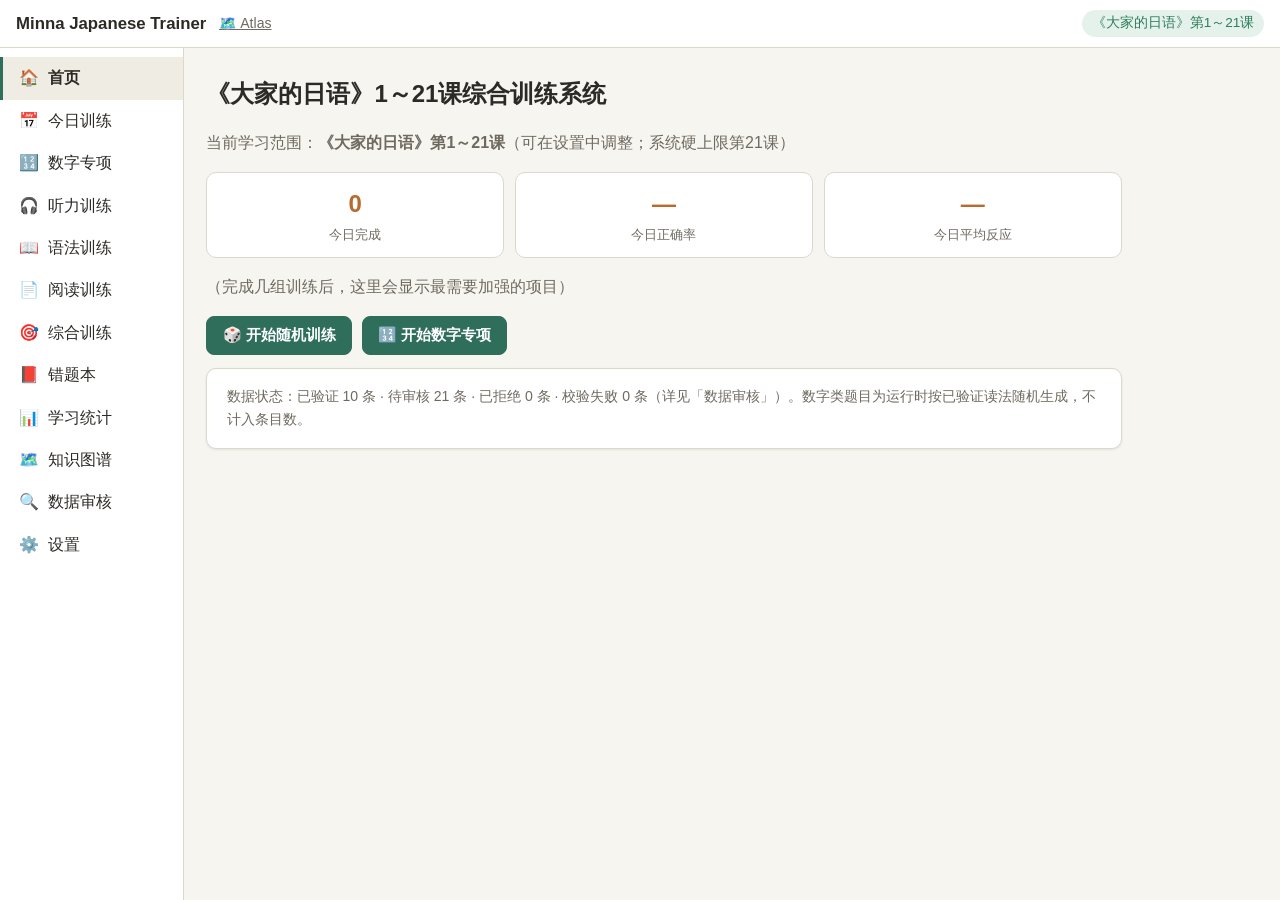
==== trainer.html @ 27bbb981 "Add Minna Japanese Trainer: L1-21 comprehensive training system New app (trainer.html + src/ + data/" ====
<!DOCTYPE html>
<html lang="zh-CN">
<head>
<meta charset="UTF-8">
<meta name="viewport" content="width=device-width, initial-scale=1.0">
<title>Minna Japanese Trainer — 《大家的日语》1～21课综合训练系统</title>
<link rel="stylesheet" href="src/styles/main.css">
<link rel="stylesheet" href="src/styles/responsive.css">
</head>
<body>
<header class="app-header">
  <span class="app-title">Minna Japanese Trainer</span>
  <a href="index.html" class="small dim" title="打开知识图谱应用">🗺️ Atlas</a>
  <span class="scope-badge" id="mjt-scope-badge">《大家的日语》第1～21课</span>
</header>
<div class="app-body">
  <nav id="mjt-nav"></nav>
  <main id="mjt-main"></main>
</div>

<!-- 数据层（与显示层分离；pending 数据单独存放于 data/pending/） -->
<script src="data/meta.js"></script>
<script src="data/readings.js"></script>
<script src="data/counters.js"></script>
<script src="data/knowledge-map.js"></script>
<script src="data/pending/grammar-pending.js"></script>
<script src="data/pending/listening-pending.js"></script>
<script src="data/pending/reading-pending.js"></script>

<!-- 工具层 -->
<script src="src/utils/storage.js"></script>
<script src="src/utils/random.js"></script>
<script src="src/utils/speech.js"></script>

<!-- 核心引擎 -->
<script src="src/core/scope.js"></script>
<script src="src/core/validator.js"></script>
<script src="src/core/errorbook.js"></script>
<script src="src/core/stats.js"></script>
<script src="src/core/adaptive.js"></script>
<script src="src/core/session.js"></script>

<!-- 训练模块 -->
<script src="src/modules/numbers.js"></script>
<script src="src/modules/grammar.js"></script>
<script src="src/modules/listening.js"></script>
<script src="src/modules/reading.js"></script>
<script src="src/modules/mixed.js"></script>

<!-- 应用外壳 -->
<script src="src/app.js"></script>
</body>
</html>
---- src/styles/main.css ----
/* Minna Japanese Trainer — 主样式（浅色/深色双主题，少动画，适合长时间学习） */
:root {
  --bg: #f7f5f0;
  --bg-panel: #ffffff;
  --text: #2c2a26;
  --text-dim: #6f6a60;
  --border: #ddd8cc;
  --primary: #2e6e5b;
  --primary-text: #ffffff;
  --accent: #b96a2c;
  --ok: #2e7d5b;
  --ok-bg: #e5f2ec;
  --bad: #b83b2e;
  --bad-bg: #f9e8e5;
  --warn: #9a7014;
  --warn-bg: #f7efd9;
  --chip-bg: #efece3;
  --shadow: 0 1px 3px rgba(0,0,0,.08);
  --fs-base: 16px;
  --fs-jp: 1.35rem;
  --fs-jp-large: 1.7rem;
}
:root[data-theme="dark"] {
  --bg: #1d1f22;
  --bg-panel: #26292e;
  --text: #e8e5df;
  --text-dim: #a09a8e;
  --border: #3a3e45;
  --primary: #4a9c82;
  --primary-text: #10231d;
  --accent: #d98d4a;
  --ok: #58b48e;
  --ok-bg: #223730;
  --bad: #e0705f;
  --bad-bg: #3c2723;
  --warn: #d4b45a;
  --warn-bg: #38321f;
  --chip-bg: #32363c;
  --shadow: 0 1px 3px rgba(0,0,0,.4);
}
:root[data-fontsize="large"] { --fs-base: 18px; --fs-jp: 1.5rem; --fs-jp-large: 1.95rem; }
:root[data-fontsize="xlarge"] { --fs-base: 20px; --fs-jp: 1.7rem; --fs-jp-large: 2.2rem; }

* { box-sizing: border-box; }
html { font-size: var(--fs-base); }
body {
  margin: 0;
  background: var(--bg);
  color: var(--text);
  font-family: "Hiragino Sans", "Hiragino Kaku Gothic ProN", "Noto Sans JP", "Noto Sans SC",
    "PingFang SC", "Microsoft YaHei", "Yu Gothic", sans-serif;
  line-height: 1.65;
}
a { color: var(--primary); }
h2 { margin: .3em 0 .5em; }
h3 { margin: 1.2em 0 .5em; }

/* 布局：顶栏 + 侧导航 + 主区 */
.app-header {
  display: flex; align-items: center; gap: .8rem;
  padding: .6rem 1rem;
  background: var(--bg-panel);
  border-bottom: 1px solid var(--border);
  position: sticky; top: 0; z-index: 10;
}
.app-title { font-weight: 700; font-size: 1.05rem; }
.scope-badge {
  margin-left: auto;
  background: var(--ok-bg); color: var(--ok);
  padding: .15rem .6rem; border-radius: 999px;
  font-size: .85rem; white-space: nowrap;
}
.app-body { display: flex; min-height: calc(100vh - 3rem); }
#mjt-nav {
  width: 11.5rem; flex-shrink: 0;
  background: var(--bg-panel);
  border-right: 1px solid var(--border);
  padding: .6rem 0;
  display: flex; flex-direction: column;
}
.nav-item {
  display: flex; align-items: center; gap: .55rem;
  padding: .5rem 1rem;
  color: var(--text); text-decoration: none;
  border-left: 3px solid transparent;
}
.nav-item.active { border-left-color: var(--primary); background: var(--chip-bg); font-weight: 600; }
.nav-item:hover { background: var(--chip-bg); }
#mjt-main { flex: 1; padding: 1.2rem 1.4rem 4rem; max-width: 60rem; }

/* 组件 */
.panel {
  background: var(--bg-panel);
  border: 1px solid var(--border);
  border-radius: 10px;
  padding: 1rem 1.2rem;
  margin: .8rem 0;
  box-shadow: var(--shadow);
}
.warn-panel { border-color: var(--warn); background: var(--warn-bg); }
.btn {
  display: inline-flex; align-items: center; gap: .35rem;
  padding: .5rem .95rem;
  border: 1px solid var(--border);
  border-radius: 8px;
  background: var(--bg-panel);
  color: var(--text);
  font-size: .95rem;
  cursor: pointer;
}
.btn:hover { border-color: var(--primary); }
.btn-primary { background: var(--primary); color: var(--primary-text); border-color: var(--primary); font-weight: 600; }
.btn-danger { color: var(--bad); border-color: var(--bad); }
.btn-small { padding: .25rem .6rem; font-size: .85rem; }
.btn-row { display: flex; flex-wrap: wrap; gap: .6rem; margin: .8rem 0; }
.btn[disabled] { opacity: .75; cursor: default; }

.chip-row { display: flex; flex-wrap: wrap; gap: .45rem; }
.chip {
  padding: .3rem .8rem;
  border-radius: 999px;
  border: 1px solid var(--border);
  background: var(--chip-bg);
  color: var(--text);
  font-size: .9rem;
  cursor: pointer;
}
.chip.active { background: var(--primary); color: var(--primary-text); border-color: var(--primary); }

.badge {
  display: inline-block;
  padding: .1rem .55rem;
  border-radius: 999px;
  font-size: .78rem;
  background: var(--chip-bg);
  color: var(--text-dim);
}
.badge-origin { background: var(--ok-bg); color: var(--ok); }
.badge-pending, .badge-error { background: var(--warn-bg); color: var(--warn); }
.badge-ok { background: var(--ok-bg); color: var(--ok); }
.badge-bad { background: var(--bad-bg); color: var(--bad); }
.badge-km { background: var(--chip-bg); color: var(--text-dim); }
.badge-scope { background: var(--chip-bg); }

.form-row { display: flex; align-items: center; gap: 1rem; margin: .7rem 0; flex-wrap: wrap; }
.form-row > label { min-width: 10.5rem; font-weight: 600; font-size: .92rem; }

/* 训练会话 */
.session-head { display: flex; flex-wrap: wrap; gap: .5rem; align-items: center; margin-bottom: .8rem; }
.progress-pill {
  background: var(--primary); color: var(--primary-text);
  border-radius: 999px; padding: .12rem .7rem; font-weight: 700; font-size: .9rem;
}
.audio-player { display: flex; flex-wrap: wrap; gap: .45rem; margin: .6rem 0; }
.btn-audio.active { background: var(--accent); color: #fff; border-color: var(--accent); }
.tts-note { font-size: .8rem; color: var(--text-dim); margin: .2rem 0 .6rem; }
.tts-note.warn { color: var(--bad); }

.question-card {
  background: var(--bg-panel);
  border: 1px solid var(--border);
  border-radius: 12px;
  padding: 1.1rem 1.3rem;
  box-shadow: var(--shadow);
}
.jp-text { font-size: var(--fs-jp); }
.jp-large { font-size: var(--fs-jp-large); font-weight: 600; margin: .3em 0; }
.question-text { font-weight: 600; margin: .2em 0 .6em; }
.kana-line { color: var(--text-dim); font-size: 1.05rem; margin: .15em 0; }
.zh-line { color: var(--text-dim); margin: .5em 0; }
.passage-block {
  background: var(--bg);
  border: 1px solid var(--border);
  border-radius: 8px;
  padding: .8rem 1rem;
  margin-bottom: .9rem;
}
.passage-text { line-height: 1.9; }

.options { display: grid; grid-template-columns: repeat(auto-fit, minmax(11rem, 1fr)); gap: .6rem; margin-top: .6rem; }
.option-btn { justify-content: flex-start; padding: .7rem .9rem; font-size: 1.05rem; }
.option-btn .opt-key {
  background: var(--chip-bg); border-radius: 6px;
  min-width: 1.5rem; text-align: center; font-size: .85rem; color: var(--text-dim);
}
.option-btn.correct { background: var(--ok-bg); border-color: var(--ok); }
.option-btn.wrong { background: var(--bad-bg); border-color: var(--bad); }
.input-row { display: flex; gap: .6rem; margin-top: .6rem; }
.answer-input {
  flex: 1; max-width: 16rem;
  padding: .55rem .8rem; font-size: 1.15rem;
  border: 1px solid var(--border); border-radius: 8px;
  background: var(--bg); color: var(--text);
}

.result-panel {
  margin-top: 1rem;
  border-radius: 12px;
  padding: 1rem 1.2rem;
  border: 1px solid var(--border);
  background: var(--bg-panel);
}
.result-correct { border-color: var(--ok); }
.result-wrong { border-color: var(--bad); }
.result-head { display: flex; flex-wrap: wrap; align-items: center; gap: .7rem; margin-bottom: .5rem; }
.result-correct .result-head strong { color: var(--ok); }
.result-wrong .result-head strong { color: var(--bad); }
.rt-badge { font-size: .9rem; color: var(--text-dim); }
.rt-badge b { color: var(--accent); font-size: 1.05rem; }
.correct-text { color: var(--ok); font-weight: 700; }
.wrong-text { color: var(--bad); font-weight: 700; }
.script-block { background: var(--bg); border-radius: 8px; padding: .6rem .9rem; margin: .6rem 0; }
.script-label { font-size: .78rem; letter-spacing: .1em; color: var(--text-dim); text-transform: uppercase; margin: 0 0 .3em; }
.explanation { margin-top: .7rem; border-top: 1px dashed var(--border); padding-top: .6rem; }
.wrong-reason { color: var(--text-dim); font-size: .92rem; margin: .25em 0; }
.km-line { margin-top: .5em; }
.btn-next { margin-top: .8rem; }

/* 统计 */
.stat-grid { display: grid; grid-template-columns: repeat(auto-fit, minmax(7.5rem, 1fr)); gap: .7rem; margin: 1rem 0; }
.stat {
  background: var(--bg-panel); border: 1px solid var(--border);
  border-radius: 10px; padding: .7rem; text-align: center;
}
.stat-value { font-size: 1.5rem; font-weight: 700; color: var(--accent); }
.stat-value.ok { color: var(--ok); } .stat-value.warn { color: var(--warn); } .stat-value.bad { color: var(--bad); }
.stat-label { font-size: .82rem; color: var(--text-dim); }

.table-wrap { overflow-x: auto; }
.data-table { border-collapse: collapse; width: 100%; font-size: .92rem; }
.data-table th, .data-table td { border: 1px solid var(--border); padding: .4rem .6rem; text-align: left; }
.data-table th { background: var(--chip-bg); }

/* 审核页 */
.review-item {
  display: flex; gap: 1rem; align-items: flex-start; justify-content: space-between;
  background: var(--bg-panel); border: 1px solid var(--border);
  border-radius: 8px; padding: .7rem 1rem; margin: .5rem 0;
}
.review-item.verified { border-left: 4px solid var(--ok); }
.review-item.rejected { border-left: 4px solid var(--bad); opacity: .65; }
.review-item.pending { border-left: 4px solid var(--warn); }
.review-actions { display: flex; flex-direction: column; gap: .35rem; align-items: flex-end; flex-shrink: 0; }

.dim { color: var(--text-dim); }
.small { font-size: .88rem; }
.plan-block ul, .panel ul { margin: .3em 0; padding-left: 1.3em; }
---- src/styles/responsive.css ----
/* 手机适配：侧导航变为底部横向滚动导航 */
@media (max-width: 760px) {
  .app-body { flex-direction: column; }
  #mjt-nav {
    order: 2;
    position: fixed; bottom: 0; left: 0; right: 0;
    width: 100%;
    flex-direction: row;
    overflow-x: auto;
    border-right: none;
    border-top: 1px solid var(--border);
    padding: 0;
    z-index: 20;
    -webkit-overflow-scrolling: touch;
  }
  .nav-item {
    flex-direction: column; gap: .1rem;
    padding: .4rem .6rem;
    border-left: none; border-top: 3px solid transparent;
    font-size: .72rem; white-space: nowrap;
  }
  .nav-item.active { border-top-color: var(--primary); border-left: none; }
  #mjt-main { padding: .9rem .8rem 6.5rem; }
  .form-row > label { min-width: 100%; }
  .options { grid-template-columns: 1fr; }
  .review-item { flex-direction: column; }
  .review-actions { flex-direction: row; align-items: center; }
  .app-header { flex-wrap: wrap; }
  .scope-badge { font-size: .75rem; }
}
@media (max-width: 420px) {
  html { font-size: 15px; }
  .stat-grid { grid-template-columns: repeat(3, 1fr); }
}
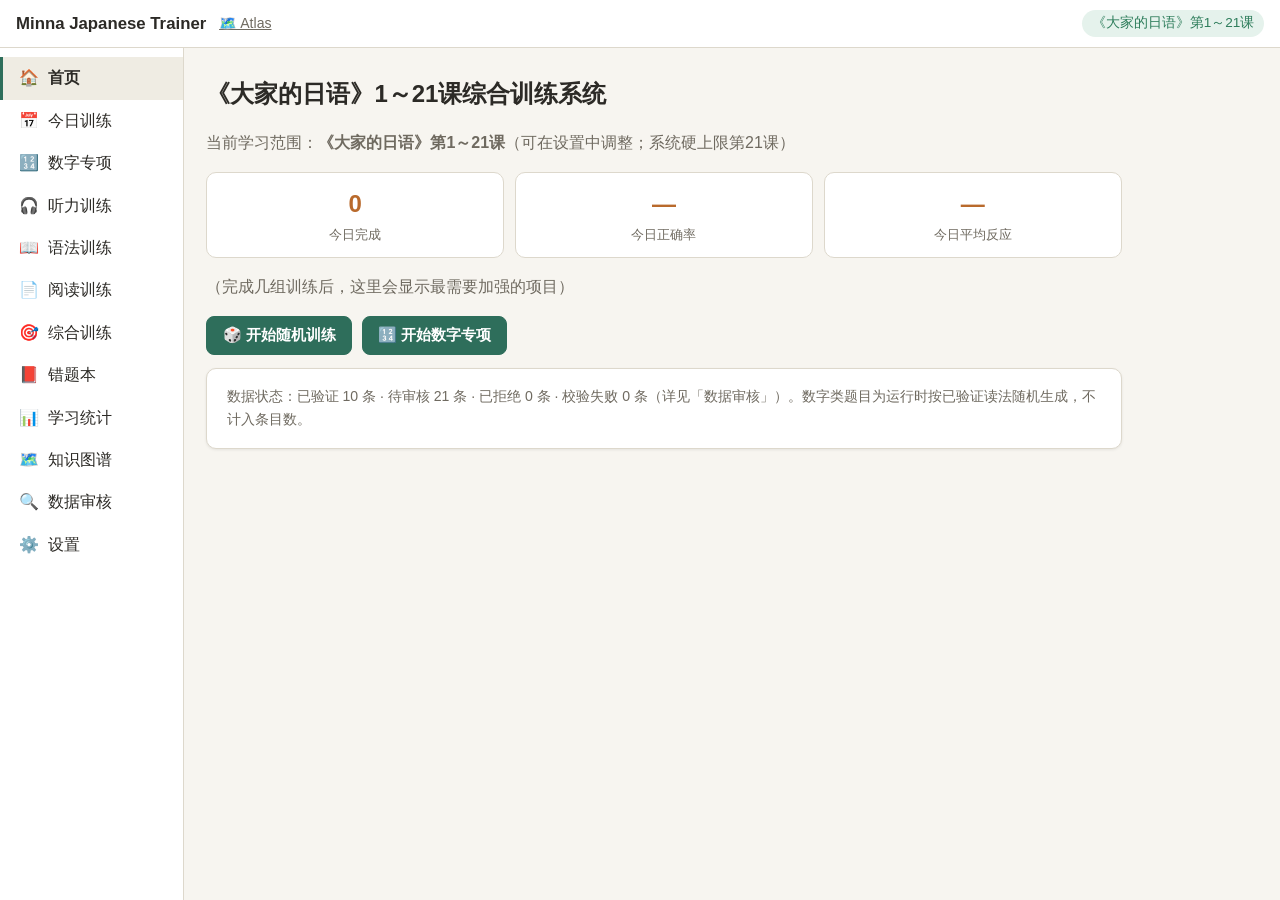
==== commit 32df49af: "Add inline favicon to trainer.html to avoid a 404 on Pages Co-Authored-By: Claude Fable 5 <noreply@a" ====
--- a/trainer.html
+++ b/trainer.html
@@ -4,6 +4,7 @@
 <meta charset="UTF-8">
 <meta name="viewport" content="width=device-width, initial-scale=1.0">
 <title>Minna Japanese Trainer — 《大家的日语》1～21课综合训练系统</title>
+<link rel="icon" href="data:image/svg+xml,%3Csvg xmlns='http://www.w3.org/2000/svg' viewBox='0 0 100 100'%3E%3Ctext y='.9em' font-size='90'%3E%F0%9F%8E%8C%3C/text%3E%3C/svg%3E">
 <link rel="stylesheet" href="src/styles/main.css">
 <link rel="stylesheet" href="src/styles/responsive.css">
 </head>
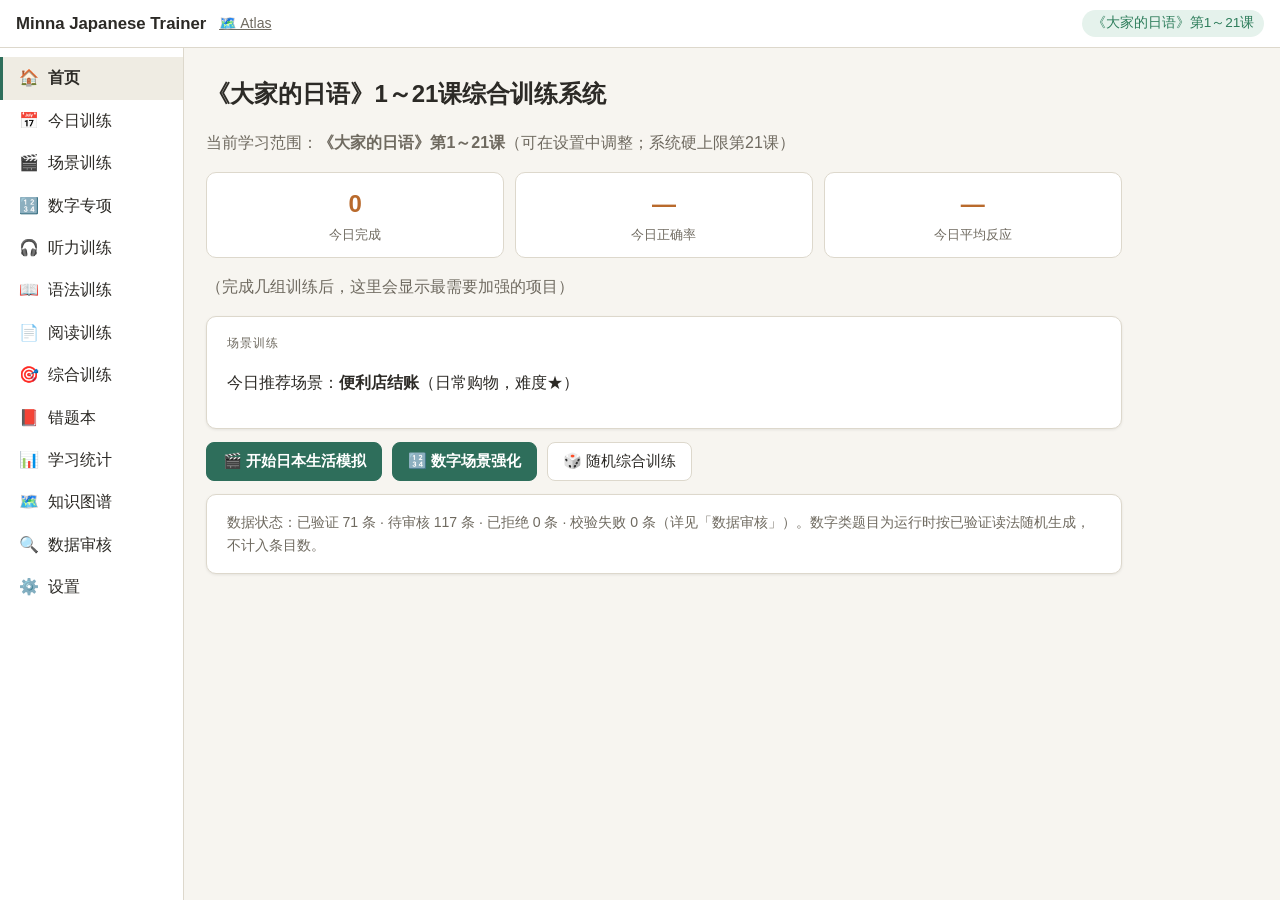
==== commit 51b927be: "Scenario-driven immersive training upgrade (Minna Trainer v2) Repositions the trainer as a scenario-" ====
--- a/trainer.html
+++ b/trainer.html
@@ -24,9 +24,25 @@
 <script src="data/readings.js"></script>
 <script src="data/counters.js"></script>
 <script src="data/knowledge-map.js"></script>
+<script src="data/lesson-scope-review.js"></script>
+<script src="data/numbers/scenario-frames.js"></script>
 <script src="data/pending/grammar-pending.js"></script>
+<script src="data/pending/grammar/lesson-01-05.js"></script>
+<script src="data/pending/grammar/lesson-06-10.js"></script>
+<script src="data/pending/grammar/lesson-11-15.js"></script>
+<script src="data/pending/grammar/lesson-16-21.js"></script>
 <script src="data/pending/listening-pending.js"></script>
+<script src="data/pending/listening/short-dialogues.js"></script>
 <script src="data/pending/reading-pending.js"></script>
+<script src="data/pending/reading/messages.js"></script>
+<script src="data/pending/reading/notices.js"></script>
+<script src="data/pending/reading/schedules.js"></script>
+<script src="data/pending/scenarios/shopping.js"></script>
+<script src="data/pending/scenarios/dining.js"></script>
+<script src="data/pending/scenarios/medical.js"></script>
+<script src="data/pending/scenarios/transport.js"></script>
+<script src="data/pending/scenarios/school.js"></script>
+<script src="data/pending/scenarios/housing.js"></script>
 
 <!-- 工具层 -->
 <script src="src/utils/storage.js"></script>
@@ -39,10 +55,13 @@
 <script src="src/core/errorbook.js"></script>
 <script src="src/core/stats.js"></script>
 <script src="src/core/adaptive.js"></script>
+<script src="src/core/mastery.js"></script>
 <script src="src/core/session.js"></script>
 
 <!-- 训练模块 -->
 <script src="src/modules/numbers.js"></script>
+<script src="src/modules/scenario-numbers.js"></script>
+<script src="src/modules/scenario.js"></script>
 <script src="src/modules/grammar.js"></script>
 <script src="src/modules/listening.js"></script>
 <script src="src/modules/reading.js"></script>
--- a/src/styles/main.css
+++ b/src/styles/main.css
@@ -245,3 +245,25 @@
 .dim { color: var(--text-dim); }
 .small { font-size: .88rem; }
 .plan-block ul, .panel ul { margin: .3em 0; padding-left: 1.3em; }
+
+/* 场景训练 */
+.scenario-grid { display: grid; grid-template-columns: repeat(auto-fill, minmax(15rem, 1fr)); gap: .8rem; margin: .6rem 0 1.2rem; }
+.scenario-card {
+  background: var(--bg-panel); border: 1px solid var(--border);
+  border-radius: 12px; padding: .9rem 1rem;
+  box-shadow: var(--shadow);
+  display: flex; flex-direction: column; gap: .3rem;
+}
+.scenario-card .sc-title { font-weight: 700; font-size: 1.05rem; margin: 0; }
+.scenario-card .btn { margin-top: auto; align-self: flex-start; }
+.scenario-intro h2 { margin-top: 0; }
+.ev-block { margin: .8rem 0; }
+.ev-card {
+  background: var(--bg); border: 1px dashed var(--border);
+  border-radius: 8px; padding: .45rem .8rem; margin: .35rem 0;
+  font-size: .92rem;
+}
+.review-line { border-bottom: 1px dashed var(--border); padding: .45rem 0; }
+.review-line:last-child { border-bottom: none; }
+.review-line.wrong-line { background: var(--bad-bg); border-radius: 8px; padding: .45rem .6rem; }
+details > summary { cursor: pointer; }
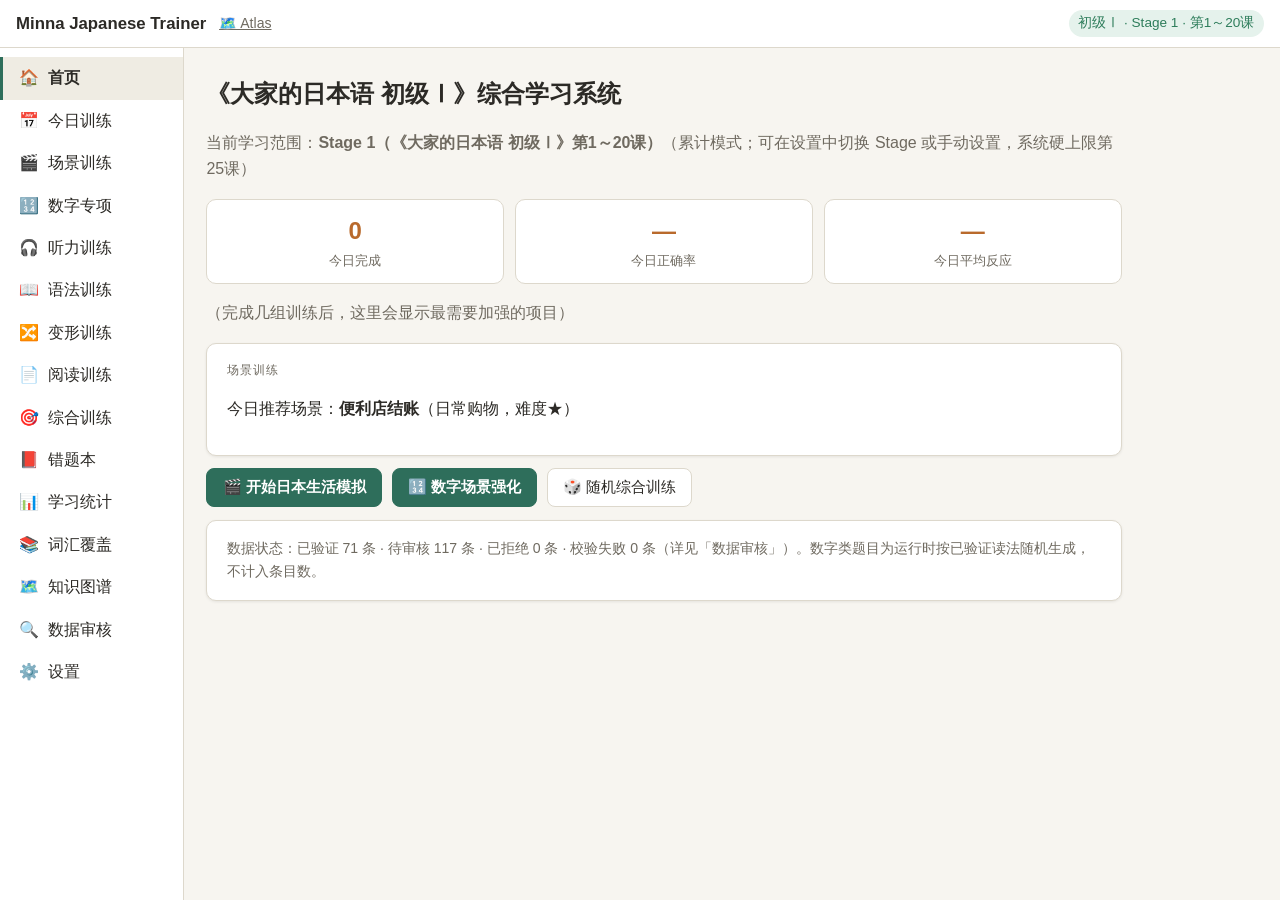
==== commit 95ad618d: "Add Lesson Range/Stage system + Conjugation engine + Coverage scanner Stage A — Lesson Range & Stage" ====
--- a/trainer.html
+++ b/trainer.html
@@ -25,6 +25,8 @@
 <script src="data/counters.js"></script>
 <script src="data/knowledge-map.js"></script>
 <script src="data/lesson-scope-review.js"></script>
+<script src="data/textbooks/minna/beginner1.js"></script>
+<script src="data/textbooks/minna/lesson-page-index.js"></script>
 <script src="data/numbers/scenario-frames.js"></script>
 <script src="data/pending/grammar-pending.js"></script>
 <script src="data/pending/grammar/lesson-01-05.js"></script>
@@ -49,6 +51,9 @@
 <script src="src/utils/random.js"></script>
 <script src="src/utils/speech.js"></script>
 
+<!-- 教材·变形词库 -->
+<script src="data/conjugation/lexicon.js"></script>
+
 <!-- 核心引擎 -->
 <script src="src/core/scope.js"></script>
 <script src="src/core/validator.js"></script>
@@ -56,6 +61,7 @@
 <script src="src/core/stats.js"></script>
 <script src="src/core/adaptive.js"></script>
 <script src="src/core/mastery.js"></script>
+<script src="src/core/coverage.js"></script>
 <script src="src/core/session.js"></script>
 
 <!-- 训练模块 -->
@@ -63,6 +69,8 @@
 <script src="src/modules/scenario-numbers.js"></script>
 <script src="src/modules/scenario.js"></script>
 <script src="src/modules/grammar.js"></script>
+<script src="src/modules/conjugation.js"></script>
+<script src="src/modules/conjugation-drills.js"></script>
 <script src="src/modules/listening.js"></script>
 <script src="src/modules/reading.js"></script>
 <script src="src/modules/mixed.js"></script>
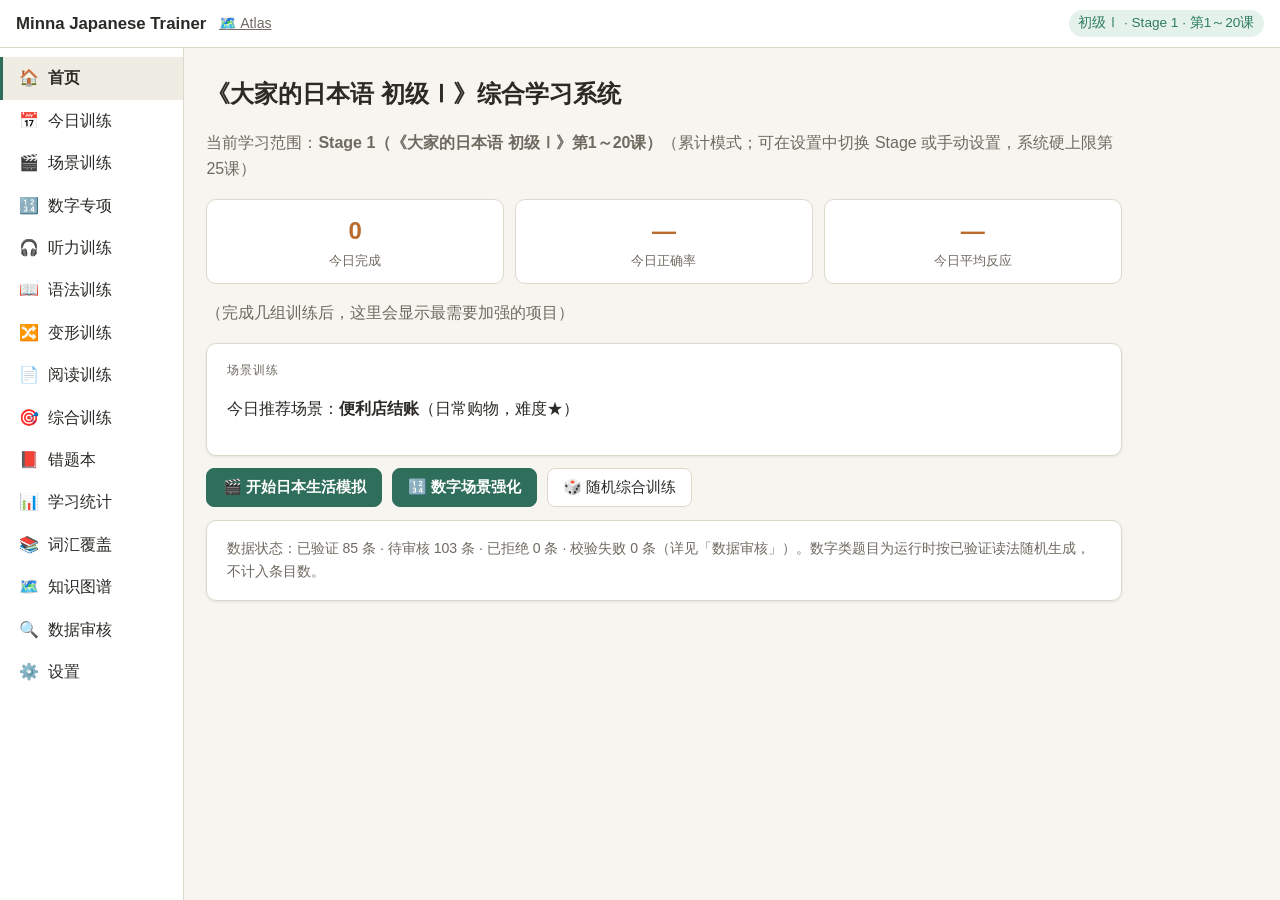
==== commit f9da51b6: "听力训练升级为 Listening Engine 2.0（六等级独立生成 + 等级隔离 + 防重复） 修复"点击 L1–L6 题目不真正变化、系统总回落到数字/价格题"的核心缺陷：  - 六个独立生成" ====
--- a/trainer.html
+++ b/trainer.html
@@ -28,6 +28,7 @@
 <script src="data/textbooks/minna/beginner1.js"></script>
 <script src="data/textbooks/minna/lesson-page-index.js"></script>
 <script src="data/numbers/scenario-frames.js"></script>
+<script src="data/listening/skeletons.js"></script>
 <script src="data/pending/grammar-pending.js"></script>
 <script src="data/pending/grammar/lesson-01-05.js"></script>
 <script src="data/pending/grammar/lesson-06-10.js"></script>
